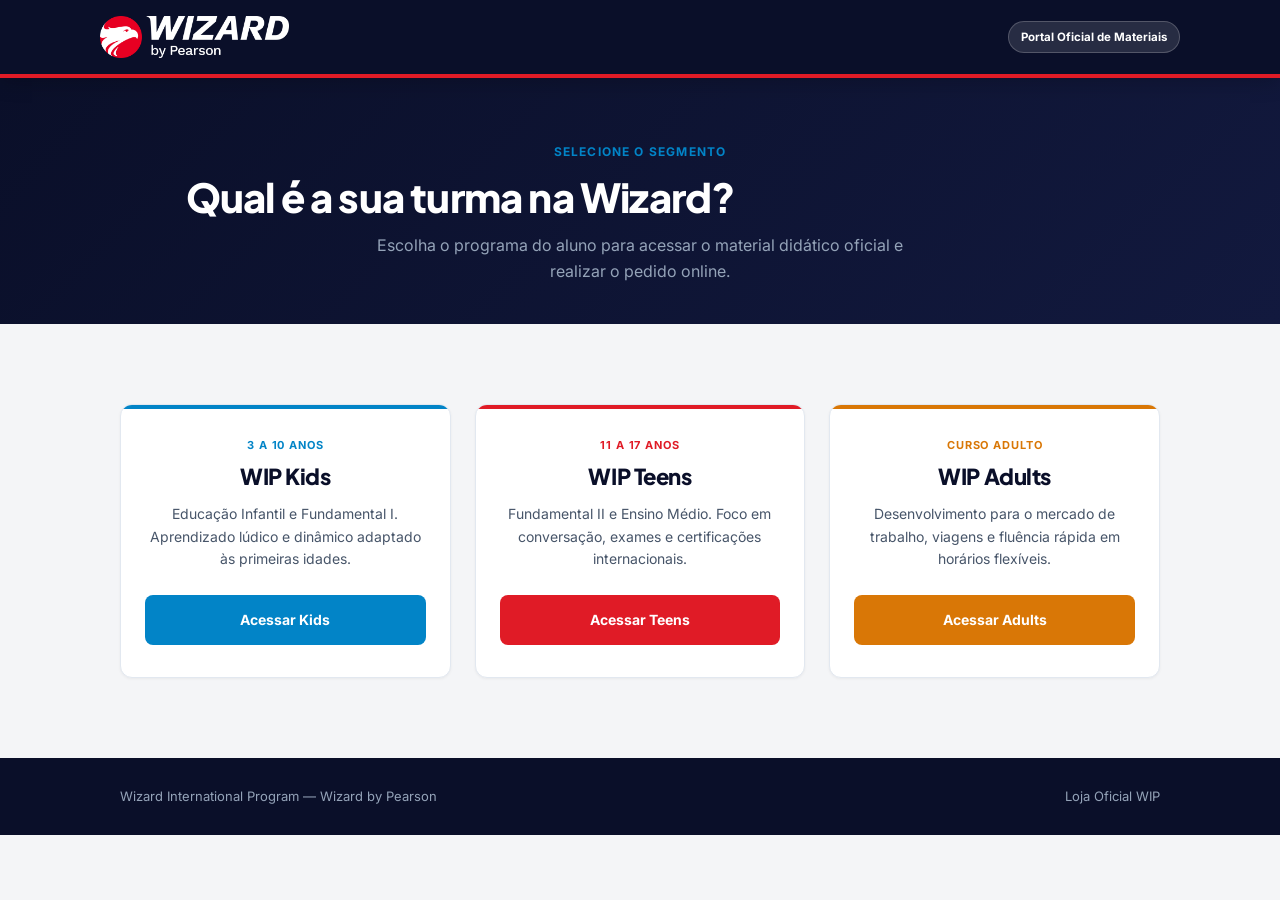
==== index.html @ 6b9b5e78 "first commit" ====
<!DOCTYPE html>
<html lang="pt-BR">
<head>
<meta charset="UTF-8">
<meta name="viewport" content="width=device-width, initial-scale=1.0">
<title>Loja Oficial WIP | Material Didático Wizard</title>
<link rel="preconnect" href="https://fonts.googleapis.com">
<link rel="preconnect" href="https://fonts.gstatic.com" crossorigin>
<link href="https://fonts.googleapis.com/css2?family=Inter:wght@400;500;600;700&family=Plus+Jakarta+Sans:wght@600;700;800&display=swap" rel="stylesheet">
<link rel="stylesheet" href="styles.css">
<style>
  .portal-hero {
    text-align: center;
    padding: 60px 20px 40px;
  }
  .portal-hero h1 {
    font-size: 32px;
    margin-bottom: 12px;
  }
  .portal-hero p {
    font-size: 16px;
    color: var(--gray-light);
    max-width: 540px;
    margin: 0 auto;
  }
  .segment-grid {
    display: grid;
    grid-template-columns: 1fr;
    gap: 24px;
    margin-top: 32px;
  }
  .segment-card {
    background: #ffffff;
    border: 1px solid var(--line);
    border-radius: var(--radius);
    padding: 32px 24px;
    text-align: center;
    box-shadow: var(--shadow-sm);
    transition: transform 0.2s, box-shadow 0.2s;
    display: flex;
    flex-direction: column;
    justify-content: space-between;
    position: relative;
    overflow: hidden;
  }
  .segment-card::before {
    content: "";
    position: absolute;
    top: 0;
    left: 0;
    right: 0;
    height: 4px;
  }
  .segment-card.kids::before { background: var(--kids-accent); }
  .segment-card.teens::before { background: var(--teens-accent); }
  .segment-card.adults::before { background: var(--adults-accent); }

  .segment-card:hover {
    transform: translateY(-4px);
    box-shadow: var(--shadow-md);
  }
  .segment-tag {
    font-size: 11px;
    font-weight: 700;
    text-transform: uppercase;
    letter-spacing: 0.08em;
    margin-bottom: 8px;
    display: block;
  }
  .kids .segment-tag { color: var(--kids-accent); }
  .teens .segment-tag { color: var(--teens-accent); }
  .adults .segment-tag { color: var(--adults-accent); }

  .segment-card h2 {
    font-size: 22px;
    margin-bottom: 8px;
  }
  .segment-card p {
    font-size: 14px;
    color: var(--gray);
    margin-bottom: 24px;
  }
  .btn-segment {
    display: block;
    padding: 14px;
    border-radius: 8px;
    font-weight: 700;
    font-size: 14px;
    color: #ffffff;
    transition: opacity 0.2s;
  }
  .kids .btn-segment { background: var(--kids-accent); }
  .teens .btn-segment { background: var(--teens-accent); }
  .adults .btn-segment { background: var(--adults-accent); }

  .btn-segment:hover {
    opacity: 0.9;
  }

  @media (min-width: 768px) {
    .portal-hero h1 { font-size: 40px; }
    .segment-grid { grid-template-columns: repeat(3, 1fr); }
  }
</style>
</head>
<body>

<header>
  <div class="wrap nav">
    <a href="#" class="logo">
      <img src="img/wizard-logo.png" alt="Wizard by Pearson" class="logo-img">
    </a>
    <span class="track-pill">Portal Oficial de Materiais</span>
  </div>
</header>

<section class="hero portal-hero">
  <div class="wrap">
    <span class="eyebrow">Selecione o segmento</span>
    <h1>Qual é a sua turma na Wizard?</h1>
    <p>Escolha o programa do aluno para acessar o material didático oficial e realizar o pedido online.</p>
  </div>
</section>

<main class="wrap main-content">
  <div class="segment-grid">
    
    <!-- CARD KIDS -->
    <div class="segment-card kids">
      <div>
        <span class="segment-tag">3 a 10 Anos</span>
        <h2>WIP Kids</h2>
        <p>Educação Infantil e Fundamental I. Aprendizado lúdico e dinâmico adaptado às primeiras idades.</p>
      </div>
      <a href="kids.html" class="btn-segment">Acessar Kids</a>
    </div>

    <!-- CARD TEENS -->
    <div class="segment-card teens">
      <div>
        <span class="segment-tag">11 a 17 Anos</span>
        <h2>WIP Teens</h2>
        <p>Fundamental II e Ensino Médio. Foco em conversação, exames e certificações internacionais.</p>
      </div>
      <a href="teens.html" class="btn-segment">Acessar Teens</a>
    </div>

    <!-- CARD ADULTS -->
    <div class="segment-card adults">
      <div>
        <span class="segment-tag">Curso Adulto</span>
        <h2>WIP Adults</h2>
        <p>Desenvolvimento para o mercado de trabalho, viagens e fluência rápida em horários flexíveis.</p>
      </div>
      <a href="adults.html" class="btn-segment">Acessar Adults</a>
    </div>

  </div>
</main>

<footer>
  <div class="wrap footer-row">
    <span>Wizard International Program — Wizard by Pearson</span>
    <span>Loja Oficial WIP</span>
  </div>
</footer>

</body>
</html>
---- styles.css ----
/* ============================================================
   WIP Loja — Design Corporativo Premium & Mobile Responsive
   ============================================================ */

:root {
  --navy: #0a0f29;
  --navy-light: #12193e;
  --red: #e01b26;
  --bg-page: #f4f5f7;
  --card-bg: #ffffff;
  --ink: #0f172a;
  --gray: #475569;
  --gray-light: #94a3b8;
  --line: #e2e8f0;
  
  --kids-accent: #0284c7;
  --teens-accent: #e01b26;
  --adults-accent: #d97706;
  
  --radius: 12px;
  --shadow-sm: 0 1px 3px rgba(0,0,0,0.05);
  --shadow-md: 0 10px 25px -5px rgba(10, 15, 41, 0.08);
}

* {
  box-sizing: border-box;
}

html {
  scroll-behavior: smooth;
}

body {
  margin: 0;
  font-family: 'Inter', -apple-system, BlinkMacSystemFont, sans-serif;
  color: var(--ink);
  background: var(--bg-page);
  line-height: 1.6;
  -webkit-font-smoothing: antialiased;
}

h1, h2, h3 {
  font-family: 'Plus Jakarta Sans', sans-serif;
  font-weight: 800;
  line-height: 1.2;
  margin: 0;
  color: var(--navy);
  letter-spacing: -0.02em;
}

a {
  text-decoration: none;
  color: inherit;
}

.wrap {
  max-width: 1080px;
  margin: 0 auto;
  padding: 0 20px;
}

/* ================= HEADER ================= */
header {
  position: sticky;
  top: 0;
  z-index: 50;
  background: var(--navy);
  border-bottom: 4px solid var(--track-accent, var(--red));
  box-shadow: 0 4px 20px rgba(0, 0, 0, 0.2);
}

.nav {
  display: flex;
  align-items: center;
  justify-content: space-between;
  padding: 16px 0;
  gap: 12px;
}

.logo {
  display: flex;
  align-items: center;
  gap: 14px;
}

.logo-img {
  height: 42px; /* Logo maior e em destaque */
  width: auto;
  display: block;
}

.logo-word {
  font-family: 'Plus Jakarta Sans', sans-serif;
  font-weight: 800;
  font-size: 22px;
  color: #ffffff;
  padding-left: 14px;
  border-left: 2px solid rgba(255, 255, 255, 0.2);
  line-height: 1;
}

.track-pill {
  font-size: 11.5px;
  font-weight: 700;
  color: #ffffff;
  background: rgba(255, 255, 255, 0.12);
  border: 1px solid rgba(255, 255, 255, 0.2);
  padding: 6px 12px;
  border-radius: 30px;
  text-align: right;
  white-space: nowrap;
}

/* ================= HERO ================= */
.hero {
  background: linear-gradient(135deg, var(--navy) 0%, var(--navy-light) 100%);
  color: #fff;
  padding: 44px 0 52px;
}

.eyebrow {
  color: var(--track-accent, var(--kids-accent));
  font-size: 12px;
  font-weight: 700;
  text-transform: uppercase;
  letter-spacing: 0.1em;
  margin-bottom: 12px;
  display: inline-block;
}

.hero h1 {
  font-size: 28px;
  color: #ffffff;
  margin-bottom: 14px;
  max-width: 680px;
}

.hero p {
  font-size: 15px;
  color: var(--gray-light);
  max-width: 580px;
  margin: 0;
}

/* ================= CORPO PRINCIPAL ================= */
.main-content {
  padding: 32px 20px 60px;
}

.product-grid {
  display: grid;
  grid-template-columns: 1fr;
  gap: 24px;
  margin-bottom: 48px;
}

.product-details {
  background: var(--card-bg);
  padding: 28px;
  border-radius: var(--radius);
  border: 1px solid var(--line);
  box-shadow: var(--shadow-sm);
}

.product-details h2 {
  font-size: 22px;
  margin-bottom: 20px;
  border-bottom: 2px solid var(--bg-page);
  padding-bottom: 12px;
}

.feature-list {
  list-style: none;
  margin: 0;
  padding: 0;
  display: grid;
  gap: 14px;
}

.feature-list li {
  display: flex;
  gap: 12px;
  font-size: 14.5px;
  color: var(--gray);
}

.feature-list li::before {
  content: "•";
  color: var(--track-accent, var(--red));
  font-size: 20px;
  line-height: 1;
}

/* Card de Preço */
.price-card {
  background: var(--card-bg);
  border: 1px solid var(--line);
  padding: 28px;
  border-radius: var(--radius);
  box-shadow: var(--shadow-md);
  position: relative;
  overflow: hidden;
}

.price-card::before {
  content: "";
  position: absolute;
  top: 0;
  left: 0;
  right: 0;
  height: 4px;
  background: var(--track-accent, var(--red));
}

.price-card .badge {
  display: inline-block;
  font-size: 11px;
  font-weight: 700;
  text-transform: uppercase;
  letter-spacing: 0.05em;
  color: var(--track-accent, var(--red));
  background: rgba(0,0,0,0.04);
  padding: 4px 10px;
  border-radius: 4px;
  margin-bottom: 16px;
}

.price-card .price {
  font-size: 38px;
  font-weight: 800;
  font-family: 'Plus Jakarta Sans', sans-serif;
  color: var(--navy);
  line-height: 1;
  margin-bottom: 6px;
}

.price-card .price-note {
  font-size: 13px;
  color: var(--gray-light);
  margin-bottom: 24px;
}

.btn-buy {
  display: block;
  text-align: center;
  background: var(--track-accent, var(--red));
  color: #fff;
  font-weight: 700;
  font-size: 15px;
  padding: 16px;
  border-radius: 8px;
  box-shadow: 0 4px 12px rgba(0, 0, 0, 0.15);
  transition: transform 0.2s, opacity 0.2s;
}

.btn-buy:active {
  transform: scale(0.98);
}

.price-card .secure-note {
  font-size: 12px;
  color: var(--gray-light);
  margin-top: 14px;
  display: flex;
  align-items: center;
  justify-content: center;
  gap: 6px;
}

/* ================= SEÇÃO INSTITUCIONAL ================= */
.about-wip {
  background: var(--card-bg);
  padding: 32px;
  border-radius: var(--radius);
  border: 1px solid var(--line);
  box-shadow: var(--shadow-sm);
}

.about-wip-header {
  margin-bottom: 28px;
}

.about-wip-header h2 {
  font-size: 22px;
  margin-top: 4px;
  margin-bottom: 10px;
}

.about-wip-header p {
  font-size: 14.5px;
  color: var(--gray);
  margin: 0;
}

.about-wip-grid {
  display: grid;
  grid-template-columns: 1fr;
  gap: 16px;
}

.wip-card {
  background: var(--bg-page);
  padding: 20px;
  border-radius: 8px;
  border: 1px solid var(--line);
}

.wip-card h3 {
  font-size: 16px;
  margin-bottom: 6px;
  color: var(--navy);
}

.wip-card p {
  font-size: 13.5px;
  color: var(--gray);
  margin: 0;
}

/* ================= FOOTER ================= */
footer {
  background: var(--navy);
  color: var(--gray-light);
  padding: 28px 0;
  font-size: 13px;
}

.footer-row {
  display: flex;
  flex-direction: column;
  gap: 8px;
  text-align: center;
}
/* ============================================================
   ESTILOS ESPECÍFICOS DO CHECKOUT
   ============================================================ */

.checkout {
  padding: 40px 20px 80px;
}

.checkout h2 {
  font-size: 24px;
  margin-bottom: 24px;
}

.checkout-grid {
  display: grid;
  grid-template-columns: 1fr;
  gap: 32px;
}

/* Abas de Pagamento */
.pay-tabs {
  display: flex;
  background: var(--line);
  padding: 4px;
  border-radius: var(--radius);
  margin-bottom: 24px;
  gap: 4px;
}

.pay-tab {
  flex: 1;
  text-align: center;
  padding: 12px;
  font-family: 'Inter', sans-serif;
  font-weight: 600;
  font-size: 14px;
  background: transparent;
  border: none;
  border-radius: 8px;
  cursor: pointer;
  color: var(--gray);
  transition: all 0.2s ease;
}

.pay-tab.active {
  background: #ffffff;
  color: var(--navy);
  box-shadow: var(--shadow-sm);
  font-weight: 700;
}

/* Esconde e mostra os painéis */
.pay-panel {
  display: none;
  background: #ffffff;
  border: 1px solid var(--line);
  padding: 28px;
  border-radius: var(--radius);
  box-shadow: var(--shadow-sm);
}

.pay-panel.active {
  display: block;
}

/* Formulário de Cartão */
.card-form {
  display: grid;
  gap: 16px;
}

.card-form label {
  display: block;
  font-size: 13px;
  font-weight: 600;
  color: var(--navy);
  margin-bottom: 6px;
}

.card-form input, 
.card-form select {
  width: 100%;
  border: 1px solid var(--line);
  padding: 12px 14px;
  font-family: 'Inter', sans-serif;
  font-size: 14px;
  border-radius: 8px;
  background: #ffffff;
  color: var(--ink);
  outline: none;
  transition: border-color 0.2s;
}

.card-form input:focus, 
.card-form select:focus {
  border-color: var(--navy);
}

.row-2 {
  display: grid;
  grid-template-columns: 1fr 1fr;
  gap: 16px;
}

/* Painel Pix */
.pix-box {
  text-align: center;
  padding: 10px 0;
}

.pix-placeholder {
  width: 180px;
  height: 180px;
  margin: 0 auto 16px;
  background: #f8fafc;
  border: 2px dashed var(--line);
  border-radius: var(--radius);
  display: flex;
  align-items: center;
  justify-content: center;
  font-size: 13px;
  font-weight: 600;
  color: var(--gray-light);
}

.pix-discount {
  font-size: 14px;
  font-weight: 700;
  color: #16a34a;
  margin-bottom: 16px;
}

.pix-code {
  display: flex;
  gap: 8px;
  margin-bottom: 16px;
}

.pix-code input {
  flex: 1;
  font-size: 12px;
  background: var(--bg-page);
  border: 1px solid var(--line);
  padding: 10px;
  border-radius: 8px;
  color: var(--gray);
}

.btn-copy {
  border: 1px solid var(--line);
  background: #ffffff;
  padding: 0 16px;
  font-family: 'Inter', sans-serif;
  font-weight: 600;
  font-size: 13px;
  cursor: pointer;
  border-radius: 8px;
  color: var(--navy);
}

.btn-pay {
  width: 100%;
  background: var(--red);
  color: #ffffff;
  border: none;
  padding: 16px;
  font-family: 'Inter', sans-serif;
  font-weight: 700;
  font-size: 15px;
  cursor: pointer;
  border-radius: 8px;
  margin-top: 8px;
  box-shadow: 0 4px 12px rgba(224, 27, 38, 0.2);
}

/* Resumo do Pedido */
.order-summary {
  border: 1px solid var(--line);
  background: #ffffff;
  padding: 28px;
  border-radius: var(--radius);
  box-shadow: var(--shadow-sm);
  height: fit-content;
}

.order-summary h3 {
  font-size: 18px;
  margin-bottom: 20px;
  border-bottom: 1px solid var(--line);
  padding-bottom: 12px;
}

.order-line {
  display: flex;
  justify-content: space-between;
  font-size: 14px;
  color: var(--gray);
  padding: 10px 0;
  border-bottom: 1px solid var(--line);
}

.order-total {
  display: flex;
  justify-content: space-between;
  font-size: 18px;
  font-weight: 800;
  color: var(--navy);
  padding: 16px 0 12px;
}

.integration-note {
  font-size: 12px;
  color: var(--gray-light);
  background: var(--bg-page);
  padding: 12px;
  border-radius: 6px;
  margin-top: 12px;
  line-height: 1.4;
}

/* Responsivo para Telas Maiores */
@media (min-width: 768px) {
  .checkout-grid {
    grid-template-columns: 1.25fr 0.75fr;
    gap: 40px;
  }
}
/* ================= DESKTOPS E TABLETS ================= */
@media (min-width: 768px) {
  .hero {
    padding: 60px 0 70px;
  }

  .hero h1 {
    font-size: 38px;
  }

  .main-content {
    padding: 48px 20px 80px;
  }

  .product-grid {
    grid-template-columns: 1.15fr 0.85fr;
    gap: 32px;
    align-items: start;
  }

  .about-wip {
    padding: 40px;
  }

  .about-wip-grid {
    grid-template-columns: repeat(3, 1fr);
  }

  .footer-row {
    flex-direction: row;
    justify-content: space-between;
    text-align: left;
  }
}
/* ============================================================
   MODAL DE PROCESSAMENTO / AUTO-REDIRECT
   ============================================================ */

.processing-overlay {
  display: none;
  position: fixed;
  top: 0;
  left: 0;
  width: 100%;
  height: 100%;
  background: rgba(10, 15, 41, 0.85);
  backdrop-filter: blur(4px);
  z-index: 9999;
  align-items: center;
  justify-content: center;
  padding: 20px;
}

.processing-overlay.active {
  display: flex;
}

.processing-card {
  background: #ffffff;
  padding: 36px 28px;
  border-radius: var(--radius);
  max-width: 420px;
  width: 100%;
  text-align: center;
  box-shadow: 0 20px 25px -5px rgba(0, 0, 0, 0.2);
}

.processing-card h3 {
  font-size: 20px;
  color: var(--navy);
  margin: 16px 0 8px;
}

.processing-card p {
  font-size: 14px;
  color: var(--gray);
  margin: 0;
  line-height: 1.5;
}

/* Animação do Spinner */
.spinner {
  width: 48px;
  height: 48px;
  border: 4px solid var(--line);
  border-top-color: var(--red);
  border-radius: 50%;
  margin: 0 auto;
  animation: spin 0.8s linear infinite;
}

@keyframes spin {
  to {
    transform: rotate(360deg);
  }
}
/* ============================================================
   VALIDAÇÃO DE CAMPOS E ANIMAÇÕES
   ============================================================ */

/* Estilo para campos com erro */
.card-form input.input-error,
.card-form select.input-error {
  border: 2px solid #e01b26 !important;
  background-color: #fef2f2;
}

/* Estilo para campos preenchidos corretamente */
.card-form input.input-success,
.card-form select.input-success {
  border: 2px solid #16a34a !important;
  background-color: #f0fdf4;
}

/* Mensagem de erro abaixo do campo */
.error-msg {
  color: #e01b26;
  font-size: 11px;
  font-weight: 600;
  margin-top: 4px;
  display: none;
}

.input-error + .error-msg {
  display: block;
}

/* Animação Shake (Trepidação) */
@keyframes shake {
  0%, 100% { transform: translateX(0); }
  20%, 60% { transform: translateX(-6px); }
  40%, 80% { transform: translateX(6px); }
}

.shake {
  animation: shake 0.4s ease-in-out;
}
/* ============================================================
   MELHORIAS DE CHECKOUT & SEGURANÇA
   ============================================================ */

/* Seções do Formulário */
.form-section-title {
  font-size: 15px;
  font-weight: 700;
  color: var(--navy);
  margin: 20px 0 12px;
  padding-bottom: 6px;
  border-bottom: 1px dashed var(--line);
}

.form-section-title:first-child {
  margin-top: 0;
}

/* Banner de Prova Social */
.trust-banner {
  display: flex;
  align-items: center;
  gap: 12px;
  background: #f8fafc;
  border: 1px solid var(--line);
  padding: 12px 16px;
  border-radius: 8px;
  margin-bottom: 20px;
}

.stars {
  color: #f59e0b;
  font-size: 14px;
  letter-spacing: 2px;
}

.trust-text {
  font-size: 12px;
  color: var(--gray);
  line-height: 1.3;
}

.trust-text strong {
  color: var(--navy);
}

/* Pix Timer */
.pix-timer-box {
  background: #fffbeb;
  border: 1px solid #fef3c7;
  padding: 10px 14px;
  border-radius: 8px;
  font-size: 13px;
  color: #b45309;
  font-weight: 600;
  display: inline-flex;
  align-items: center;
  gap: 6px;
  margin-bottom: 16px;
}

.pix-timer-box span {
  font-family: monospace;
  font-size: 15px;
  font-weight: 700;
  color: #d97706;
}

/* Termos de Aceite */
.terms-group {
  margin: 18px 0 8px;
}

.checkbox-label {
  display: flex;
  align-items: flex-start;
  gap: 10px;
  font-size: 12.5px;
  color: var(--gray);
  cursor: pointer;
  user-select: none;
}

.checkbox-label input {
  width: 16px;
  height: 16px;
  margin-top: 2px;
  accent-color: var(--navy);
  cursor: pointer;
}

/* Selos e Bandeiras de Pagamento */
.payment-badges {
  display: flex;
  flex-direction: column;
  gap: 10px;
  margin-top: 16px;
  padding-top: 16px;
  border-top: 1px solid var(--line);
  align-items: center;
}

.card-flags {
  display: flex;
  gap: 8px;
  font-size: 11px;
  font-weight: 700;
  color: var(--gray-light);
  letter-spacing: 0.05em;
}

.card-flag-item {
  background: #f1f5f9;
  border: 1px solid var(--line);
  padding: 4px 8px;
  border-radius: 4px;
  color: var(--navy);
  font-size: 11px;
}

.ssl-badge {
  display: flex;
  align-items: center;
  gap: 6px;
  font-size: 11.5px;
  color: #16a34a;
  font-weight: 600;
}

/* Botão Secundário do Pix */
.btn-pay-secondary {
  width: 100%;
  background: transparent;
  border: 2px solid var(--navy);
  color: var(--navy);
  padding: 12px;
  font-family: 'Inter', sans-serif;
  font-weight: 700;
  font-size: 14px;
  cursor: pointer;
  border-radius: 8px;
  margin-top: 10px;
  transition: all 0.2s;
}

.btn-pay-secondary:hover {
  background: var(--navy);
  color: #ffffff;
}
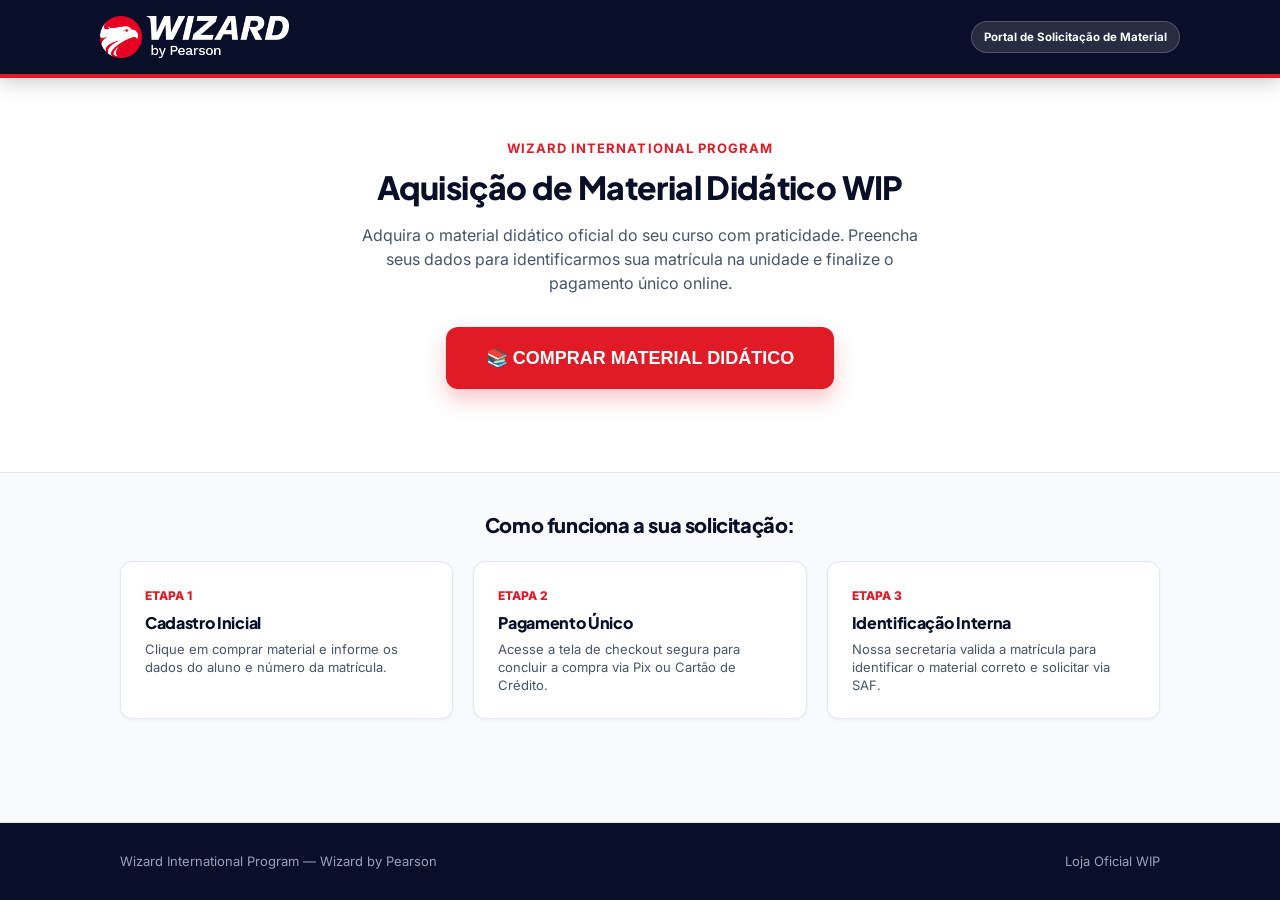
==== commit 8da6f582: "Ajusta Landing Page, adiciona sucesso.html e corrige barra branca no rodape" ====
--- a/index.html
+++ b/index.html
@@ -3,103 +3,133 @@
 <head>
 <meta charset="UTF-8">
 <meta name="viewport" content="width=device-width, initial-scale=1.0">
-<title>Loja Oficial WIP | Material Didático Wizard</title>
+<title>Aquisição de Material Didático | WIP Wizard</title>
 <link rel="preconnect" href="https://fonts.googleapis.com">
 <link rel="preconnect" href="https://fonts.gstatic.com" crossorigin>
 <link href="https://fonts.googleapis.com/css2?family=Inter:wght@400;500;600;700&family=Plus+Jakarta+Sans:wght@600;700;800&display=swap" rel="stylesheet">
 <link rel="stylesheet" href="styles.css">
 <style>
-  .portal-hero {
+  /* Landing Page conforme escopo do documento */
+  .hero-landing {
+    padding: 60px 20px 40px;
+    background: #ffffff;
     text-align: center;
-    padding: 60px 20px 40px;
-  }
-  .portal-hero h1 {
+  }
+  .hero-landing .eyebrow {
+    font-size: 13px;
+    font-weight: 700;
+    color: var(--red);
+    text-transform: uppercase;
+    letter-spacing: 0.08em;
+    display: block;
+    margin-bottom: 8px;
+  }
+  .hero-landing h1 {
     font-size: 32px;
-    margin-bottom: 12px;
-  }
-  .portal-hero p {
+    color: var(--navy);
+    line-height: 1.25;
+    max-width: 680px;
+    margin: 0 auto 16px;
+  }
+  .hero-landing p {
     font-size: 16px;
-    color: var(--gray-light);
-    max-width: 540px;
-    margin: 0 auto;
-  }
-  .segment-grid {
+    color: var(--gray);
+    max-width: 580px;
+    margin: 0 auto 32px;
+    line-height: 1.5;
+  }
+  
+  .btn-comprar-main {
+    display: inline-block;
+    background: var(--red);
+    color: #ffffff;
+    font-weight: 800;
+    font-size: 18px;
+    padding: 20px 40px;
+    border-radius: 12px;
+    border: none;
+    cursor: pointer;
+    box-shadow: 0 10px 20px rgba(220, 38, 38, 0.25);
+    transition: transform 0.2s, box-shadow 0.2s;
+  }
+  .btn-comprar-main:hover {
+    transform: translateY(-2px);
+    box-shadow: 0 14px 28px rgba(220, 38, 38, 0.35);
+  }
+
+  .info-steps-section {
+    padding: 40px 20px 60px;
+    background: #f8fafc;
+    border-top: 1px solid var(--line);
+    border-bottom: 1px solid var(--line);
+  }
+  .steps-grid {
     display: grid;
-    grid-template-columns: 1fr;
-    gap: 24px;
-    margin-top: 32px;
-  }
-  .segment-card {
+    grid-template-columns: repeat(auto-fit, minmax(240px, 1fr));
+    gap: 20px;
+    margin-top: 24px;
+  }
+  .step-card {
     background: #ffffff;
     border: 1px solid var(--line);
     border-radius: var(--radius);
-    padding: 32px 24px;
-    text-align: center;
+    padding: 24px;
     box-shadow: var(--shadow-sm);
-    transition: transform 0.2s, box-shadow 0.2s;
-    display: flex;
-    flex-direction: column;
-    justify-content: space-between;
-    position: relative;
-    overflow: hidden;
-  }
-  .segment-card::before {
-    content: "";
-    position: absolute;
-    top: 0;
-    left: 0;
-    right: 0;
-    height: 4px;
-  }
-  .segment-card.kids::before { background: var(--kids-accent); }
-  .segment-card.teens::before { background: var(--teens-accent); }
-  .segment-card.adults::before { background: var(--adults-accent); }
-
-  .segment-card:hover {
-    transform: translateY(-4px);
-    box-shadow: var(--shadow-md);
-  }
-  .segment-tag {
-    font-size: 11px;
-    font-weight: 700;
+  }
+  .step-num {
+    font-size: 12px;
+    font-weight: 800;
+    color: var(--red);
     text-transform: uppercase;
-    letter-spacing: 0.08em;
     margin-bottom: 8px;
     display: block;
   }
-  .kids .segment-tag { color: var(--kids-accent); }
-  .teens .segment-tag { color: var(--teens-accent); }
-  .adults .segment-tag { color: var(--adults-accent); }
-
-  .segment-card h2 {
-    font-size: 22px;
+  .step-card h3 {
+    font-size: 16px;
+    color: var(--navy);
     margin-bottom: 8px;
   }
-  .segment-card p {
-    font-size: 14px;
+  .step-card p {
+    font-size: 13px;
     color: var(--gray);
-    margin-bottom: 24px;
-  }
-  .btn-segment {
-    display: block;
-    padding: 14px;
-    border-radius: 8px;
-    font-weight: 700;
-    font-size: 14px;
-    color: #ffffff;
-    transition: opacity 0.2s;
-  }
-  .kids .btn-segment { background: var(--kids-accent); }
-  .teens .btn-segment { background: var(--teens-accent); }
-  .adults .btn-segment { background: var(--adults-accent); }
-
-  .btn-segment:hover {
-    opacity: 0.9;
-  }
-
-  @media (min-width: 768px) {
-    .portal-hero h1 { font-size: 40px; }
-    .segment-grid { grid-template-columns: repeat(3, 1fr); }
+    line-height: 1.4;
+  }
+
+  /* Modal de Cadastro do Aluno */
+  .modal-overlay {
+    position: fixed;
+    top:0; left:0; right:0; bottom:0;
+    background: rgba(15, 23, 42, 0.6);
+    backdrop-filter: blur(4px);
+    display: none;
+    align-items: center;
+    justify-content: center;
+    padding: 20px;
+    z-index: 1000;
+  }
+  .modal-overlay.active {
+    display: flex;
+  }
+  .modal-content {
+    background: #ffffff;
+    border-radius: var(--radius);
+    padding: 32px;
+    max-width: 540px;
+    width: 100%;
+    max-height: 90vh;
+    overflow-y: auto;
+    position: relative;
+    box-shadow: var(--shadow-md);
+  }
+  .modal-close {
+    position: absolute;
+    top: 16px;
+    right: 20px;
+    background: none;
+    border: none;
+    font-size: 24px;
+    cursor: pointer;
+    color: var(--gray);
   }
 </style>
 </head>
@@ -110,53 +140,114 @@
     <a href="#" class="logo">
       <img src="img/wizard-logo.png" alt="Wizard by Pearson" class="logo-img">
     </a>
-    <span class="track-pill">Portal Oficial de Materiais</span>
+    <span class="track-pill">Portal de Solicitação de Material</span>
   </div>
 </header>
 
-<section class="hero portal-hero">
+<!-- LANDING PAGE - APRESENTAÇÃO E BOTÃO PRINCIPAL -->
+<section class="hero-landing">
   <div class="wrap">
-    <span class="eyebrow">Selecione o segmento</span>
-    <h1>Qual é a sua turma na Wizard?</h1>
-    <p>Escolha o programa do aluno para acessar o material didático oficial e realizar o pedido online.</p>
+    <span class="eyebrow">Wizard International Program</span>
+    <h1>Aquisição de Material Didático WIP</h1>
+    <p>Adquira o material didático oficial do seu curso com praticidade. Preencha seus dados para identificarmos sua matrícula na unidade e finalize o pagamento único online.</p>
+    
+    <button onclick="abrirModalCadastro()" class="btn-comprar-main">
+      📚 COMPRAR MATERIAL DIDÁTICO
+    </button>
   </div>
 </section>
 
-<main class="wrap main-content">
-  <div class="segment-grid">
+<!-- EXPLICAÇÃO DO FLUXO (SEGUNDO O DOCUMENTO) -->
+<section class="info-steps-section">
+  <div class="wrap">
+    <h2 style="font-size: 20px; color: var(--navy); text-align: center;">Como funciona a sua solicitação:</h2>
+    <div class="steps-grid">
+      <div class="step-card">
+        <span class="step-num">Etapa 1</span>
+        <h3>Cadastro Inicial</h3>
+        <p>Clique em comprar material e informe os dados do aluno e número da matrícula.</p>
+      </div>
+      <div class="step-card">
+        <span class="step-num">Etapa 2</span>
+        <h3>Pagamento Único</h3>
+        <p>Acesse a tela de checkout segura para concluir a compra via Pix ou Cartão de Crédito.</p>
+      </div>
+      <div class="step-card">
+        <span class="step-num">Etapa 3</span>
+        <h3>Identificação Interna</h3>
+        <p>Nossa secretaria valida a matrícula para identificar o material correto e solicitar via SAF.</p>
+      </div>
+    </div>
+  </div>
+</section>
+
+<!-- MODAL COM O FORMULÁRIO DE CADASTRO (EXATAMENTE OS CAMPOS DO DOCUMENTO) -->
+<div id="modal-cadastro" class="modal-overlay">
+  <div class="modal-content">
+    <button class="modal-close" onclick="fecharModalCadastro()">&times;</button>
     
-    <!-- CARD KIDS -->
-    <div class="segment-card kids">
+    <h2 style="font-size: 20px; color: var(--navy); margin-bottom: 6px;">Cadastro do Aluno</h2>
+    <p style="font-size: 13px; color: var(--gray); margin-bottom: 20px;">Preencha os dados abaixo para identificarmos seu pagamento na secretaria.</p>
+
+    <form id="student-register-form" class="card-form" onsubmit="salvarCadastroEIrParaCheckout(event)" novalidate>
+      
       <div>
-        <span class="segment-tag">3 a 10 Anos</span>
-        <h2>WIP Kids</h2>
-        <p>Educação Infantil e Fundamental I. Aprendizado lúdico e dinâmico adaptado às primeiras idades.</p>
-      </div>
-      <a href="kids.html" class="btn-segment">Acessar Kids</a>
-    </div>
-
-    <!-- CARD TEENS -->
-    <div class="segment-card teens">
-      <div>
-        <span class="segment-tag">11 a 17 Anos</span>
-        <h2>WIP Teens</h2>
-        <p>Fundamental II e Ensino Médio. Foco em conversação, exames e certificações internacionais.</p>
-      </div>
-      <a href="teens.html" class="btn-segment">Acessar Teens</a>
-    </div>
-
-    <!-- CARD ADULTS -->
-    <div class="segment-card adults">
-      <div>
-        <span class="segment-tag">Curso Adulto</span>
-        <h2>WIP Adults</h2>
-        <p>Desenvolvimento para o mercado de trabalho, viagens e fluência rápida em horários flexíveis.</p>
-      </div>
-      <a href="adults.html" class="btn-segment">Acessar Adults</a>
-    </div>
-
-  </div>
-</main>
+        <label for="student-name">Nome completo do aluno *</label>
+        <input type="text" id="student-name" placeholder="Ex: João Silva" required>
+      </div>
+
+      <div class="row-2">
+        <div>
+          <label for="student-cpf">CPF *</label>
+          <input type="text" id="student-cpf" placeholder="000.000.000-00" maxlength="14" required>
+        </div>
+        <div>
+          <label for="student-dob">Data de nascimento *</label>
+          <input type="date" id="student-dob" required>
+        </div>
+      </div>
+
+      <div class="row-2">
+        <div>
+          <label for="student-unit">Unidade *</label>
+          <select id="student-unit" required>
+            <option value="">Selecione...</option>
+            <option value="Laranjeiras">Laranjeiras</option>
+            <option value="Camburi">Camburi</option>
+            <option value="Itaparica">Itaparica</option>
+            <option value="Praia da Costa">Praia da Costa</option>
+          </select>
+        </div>
+        <div>
+          <label for="student-reg">Número da matrícula *</label>
+          <input type="text" id="student-reg" placeholder="Ex: 12345" required>
+        </div>
+      </div>
+
+      <div style="border-top: 1px solid var(--line); margin: 16px 0; padding-top: 16px;">
+        <div>
+          <label for="resp-name">Nome do responsável *</label>
+          <input type="text" id="resp-name" placeholder="Ex: Maria Silva" required>
+        </div>
+
+        <div class="row-2">
+          <div>
+            <label for="resp-phone">WhatsApp *</label>
+            <input type="text" id="resp-phone" placeholder="(00) 00000-0000" maxlength="15" required>
+          </div>
+          <div>
+            <label for="resp-email">E-mail *</label>
+            <input type="email" id="resp-email" placeholder="seu@email.com" required>
+          </div>
+        </div>
+      </div>
+
+      <button type="submit" class="btn-pay" style="margin-top: 10px;">
+        CONTINUAR PARA PAGAMENTO →
+      </button>
+    </form>
+  </div>
+</div>
 
 <footer>
   <div class="wrap footer-row">
@@ -165,5 +256,66 @@
   </div>
 </footer>
 
+<script>
+  function abrirModalCadastro() {
+    document.getElementById('modal-cadastro').classList.add('active');
+  }
+
+  function fecharModalCadastro() {
+    document.getElementById('modal-cadastro').classList.remove('active');
+  }
+
+  // Máscaras de entrada
+  document.getElementById('student-cpf').addEventListener('input', e => {
+    let v = e.target.value.replace(/\D/g, '');
+    v = v.replace(/(\d{3})(\d)/, '$1.$2');
+    v = v.replace(/(\d{3})(\d)/, '$1.$2');
+    v = v.replace(/(\d{3})(\d{1,2})$/, '$1-$2');
+    e.target.value = v;
+  });
+
+  document.getElementById('resp-phone').addEventListener('input', e => {
+    let v = e.target.value.replace(/\D/g, '');
+    v = v.replace(/^(\d{2})(\d)/g, '($1) $2');
+    v = v.replace(/(\d{5})(\d)/, '$1-$2');
+    e.target.value = v;
+  });
+
+  function salvarCadastroEIrParaCheckout(e) {
+    e.preventDefault();
+    const form = document.getElementById('student-register-form');
+    const inputs = form.querySelectorAll('input, select');
+    let valido = true;
+
+    inputs.forEach(input => {
+      if(!input.value.trim()){
+        input.style.borderColor = 'var(--red)';
+        valido = false;
+      } else {
+        input.style.borderColor = 'var(--line)';
+      }
+    });
+
+    if(!valido) return;
+
+    // Guarda as informações cadastradas para associar com o pagamento
+    const alunoData = {
+      nome: document.getElementById('student-name').value,
+      cpf: document.getElementById('student-cpf').value,
+      nascimento: document.getElementById('student-dob').value,
+      unidade: document.getElementById('student-unit').value,
+      matricula: document.getElementById('student-reg').value,
+      responsavel: document.getElementById('resp-name').value,
+      whatsapp: document.getElementById('resp-phone').value,
+      email: document.getElementById('resp-email').value,
+      dataCadastro: new Date().toLocaleDateString('pt-BR')
+    };
+
+    localStorage.setItem('aluno_pendente', JSON.stringify(alunoData));
+    
+    // Avança para a Etapa 2 (Checkout)
+    window.location.href = 'checkout.html';
+  }
+</script>
 </body>
 </html>
--- a/styles.css
+++ b/styles.css
@@ -1,7 +1,34 @@
 /* ============================================================
    WIP Loja — Design Corporativo Premium & Mobile Responsive
    ============================================================ */
-
+/* Reset global e correção do rodapé colado ao final */
+* {
+  margin: 0;
+  padding: 0;
+  box-sizing: border-box;
+}
+
+html, body {
+  height: 100%;
+}
+
+body {
+  display: flex;
+  flex-direction: column;
+  min-height: 100vh;
+  background-color: #0f172a; /* Mesma cor do seu footer (ou #0b1120 / #1e293b) */
+}
+
+/* O conteúdo principal cresce para empurrar o footer */
+main, .hero-landing, .info-steps-section, .success-container, .admin-wrap {
+  flex: 1 0 auto;
+}
+
+/* Garante que o footer fique sempre no final absoluto */
+footer {
+  margin-top: auto;
+  width: 100%;
+}
 :root {
   --navy: #0a0f29;
   --navy-light: #12193e;
@@ -843,4 +870,4 @@
 .btn-pay-secondary:hover {
   background: var(--navy);
   color: #ffffff;
-}+}
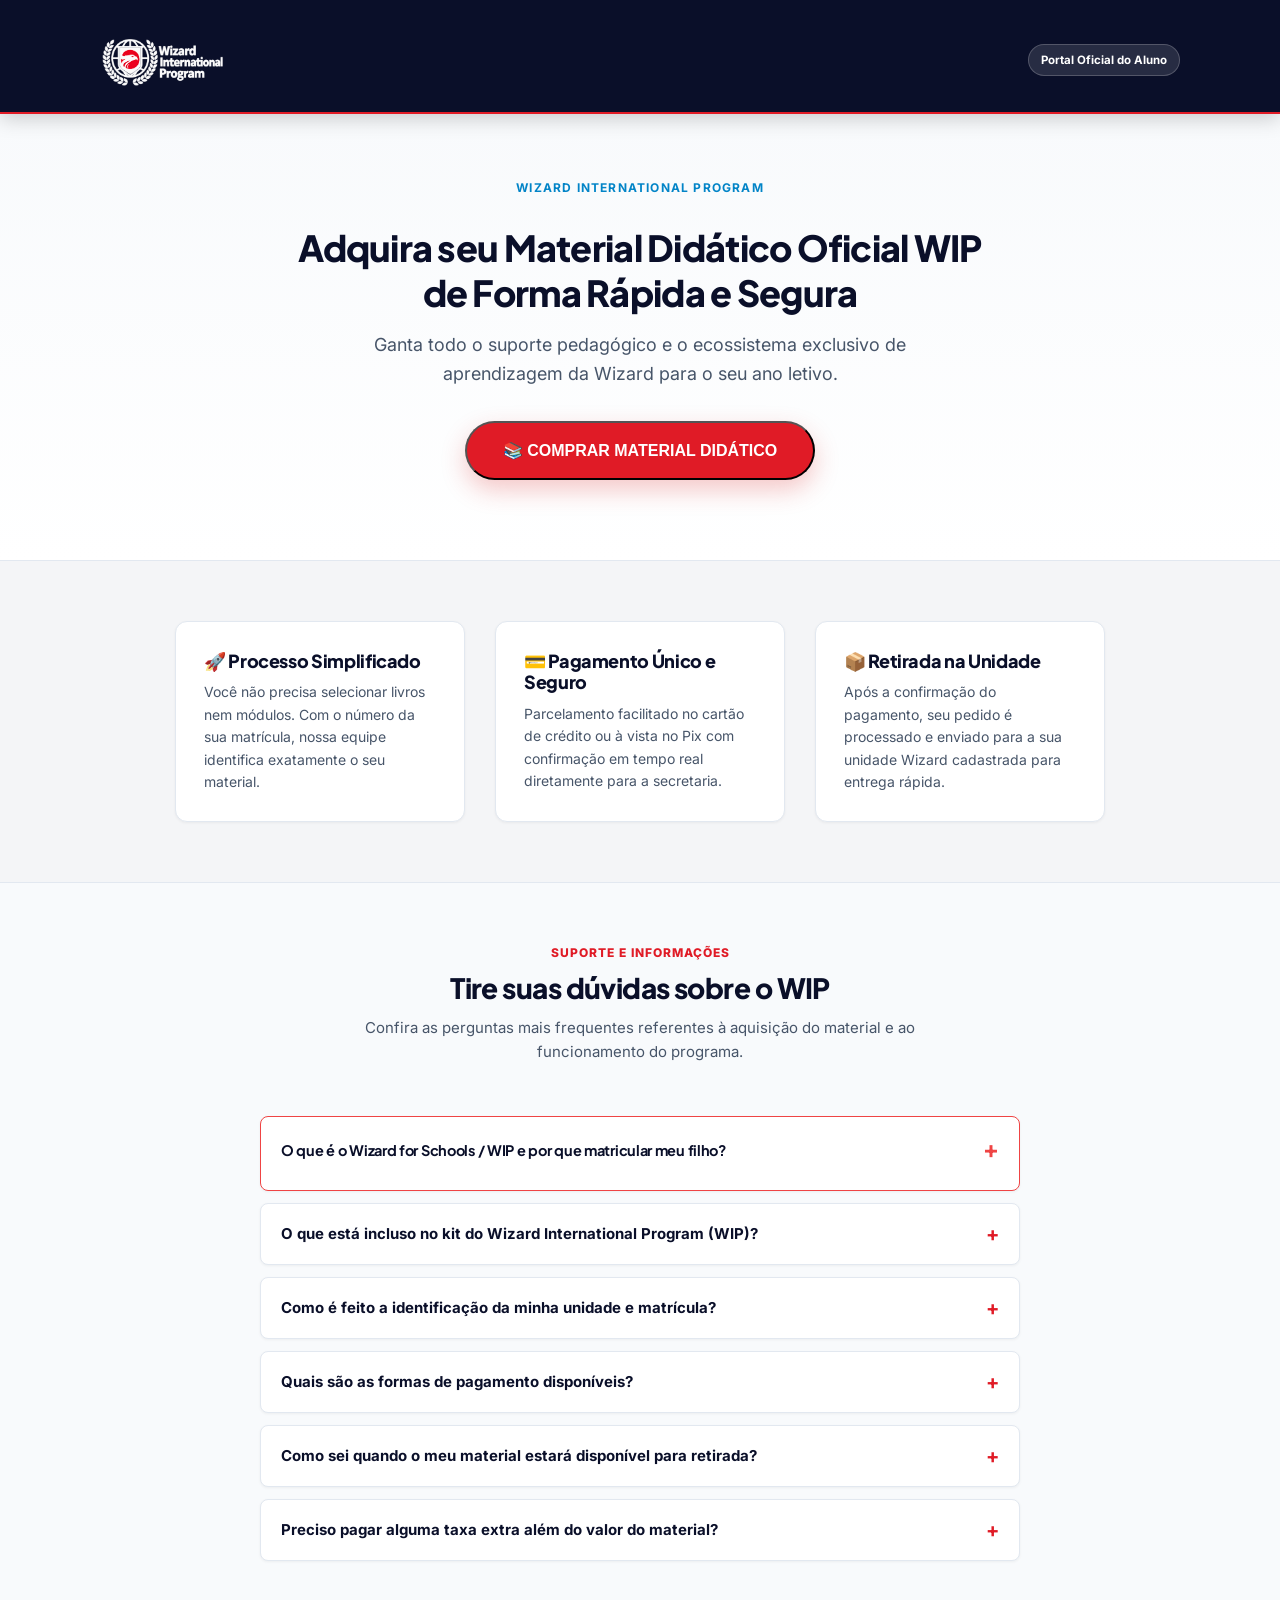
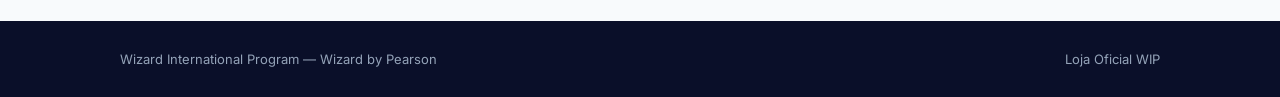
==== commit 6e61a570: "Sua mensagem descritiva aqui" ====
--- a/index.html
+++ b/index.html
@@ -3,99 +3,73 @@
 <head>
 <meta charset="UTF-8">
 <meta name="viewport" content="width=device-width, initial-scale=1.0">
-<title>Aquisição de Material Didático | WIP Wizard</title>
+<title>Material Didático WIP | Wizard by Pearson</title>
 <link rel="preconnect" href="https://fonts.googleapis.com">
 <link rel="preconnect" href="https://fonts.gstatic.com" crossorigin>
 <link href="https://fonts.googleapis.com/css2?family=Inter:wght@400;500;600;700&family=Plus+Jakarta+Sans:wght@600;700;800&display=swap" rel="stylesheet">
 <link rel="stylesheet" href="styles.css">
 <style>
-  /* Landing Page conforme escopo do documento */
+  /* Landing Page Styles */
   .hero-landing {
-    padding: 60px 20px 40px;
-    background: #ffffff;
+    padding: 60px 20px 80px;
+    background: linear-gradient(180deg, #f8fafc 0%, #ffffff 100%);
     text-align: center;
-  }
-  .hero-landing .eyebrow {
-    font-size: 13px;
-    font-weight: 700;
-    color: var(--red);
-    text-transform: uppercase;
-    letter-spacing: 0.08em;
-    display: block;
-    margin-bottom: 8px;
+    border-bottom: 1px solid var(--line);
   }
   .hero-landing h1 {
-    font-size: 32px;
+    font-size: 36px;
     color: var(--navy);
     line-height: 1.25;
-    max-width: 680px;
-    margin: 0 auto 16px;
+    max-width: 720px;
+    margin: 16px auto;
   }
   .hero-landing p {
-    font-size: 16px;
+    font-size: 18px;
     color: var(--gray);
-    max-width: 580px;
+    max-width: 600px;
     margin: 0 auto 32px;
-    line-height: 1.5;
-  }
-  
-  .btn-comprar-main {
+  }
+  .cta-button {
     display: inline-block;
     background: var(--red);
     color: #ffffff;
     font-weight: 800;
-    font-size: 18px;
-    padding: 20px 40px;
-    border-radius: 12px;
-    border: none;
-    cursor: pointer;
-    box-shadow: 0 10px 20px rgba(220, 38, 38, 0.25);
+    font-size: 16px;
+    padding: 18px 36px;
+    border-radius: 50px;
+    text-decoration: none;
+    box-shadow: 0 10px 25px rgba(220, 38, 38, 0.25);
     transition: transform 0.2s, box-shadow 0.2s;
   }
-  .btn-comprar-main:hover {
+  .cta-button:hover {
     transform: translateY(-2px);
-    box-shadow: 0 14px 28px rgba(220, 38, 38, 0.35);
-  }
-
-  .info-steps-section {
-    padding: 40px 20px 60px;
-    background: #f8fafc;
-    border-top: 1px solid var(--line);
-    border-bottom: 1px solid var(--line);
-  }
-  .steps-grid {
+    box-shadow: 0 14px 30px rgba(220, 38, 38, 0.35);
+  }
+
+  .features-grid {
     display: grid;
-    grid-template-columns: repeat(auto-fit, minmax(240px, 1fr));
-    gap: 20px;
-    margin-top: 24px;
-  }
-  .step-card {
+    grid-template-columns: repeat(auto-fit, minmax(280px, 1fr));
+    gap: 30px;
+    padding: 60px 20px;
+  }
+  .feature-card {
     background: #ffffff;
     border: 1px solid var(--line);
     border-radius: var(--radius);
-    padding: 24px;
+    padding: 28px;
     box-shadow: var(--shadow-sm);
   }
-  .step-num {
-    font-size: 12px;
-    font-weight: 800;
-    color: var(--red);
-    text-transform: uppercase;
-    margin-bottom: 8px;
-    display: block;
-  }
-  .step-card h3 {
-    font-size: 16px;
+  .feature-card h3 {
+    font-size: 18px;
     color: var(--navy);
-    margin-bottom: 8px;
-  }
-  .step-card p {
-    font-size: 13px;
+    margin-bottom: 10px;
+  }
+  .feature-card p {
+    font-size: 14px;
     color: var(--gray);
-    line-height: 1.4;
-  }
-
-  /* Modal de Cadastro do Aluno */
+  }
+
+  /* Modal de Cadastro */
   .modal-overlay {
     position: fixed;
     top:0; left:0; right:0; bottom:0;
@@ -114,7 +88,7 @@
     background: #ffffff;
     border-radius: var(--radius);
     padding: 32px;
-    max-width: 540px;
+    max-width: 520px;
     width: 100%;
     max-height: 90vh;
     overflow-y: auto;
@@ -137,96 +111,88 @@
 
 <header>
   <div class="wrap nav">
-    <a href="#" class="logo">
-      <img src="img/wizard-logo.png" alt="Wizard by Pearson" class="logo-img">
+<a href="index.html" class="logo">
+  <!-- Mude a altura de 50px para 80px ou 90px conforme achar melhor -->
+  <img src="img/logodaWIP.png" alt="Wizard International Program" style="height: 85px; width: auto;" />
+</a>
     </a>
-    <span class="track-pill">Portal de Solicitação de Material</span>
+    <span class="track-pill">Portal Oficial do Aluno</span>
   </div>
 </header>
 
-<!-- LANDING PAGE - APRESENTAÇÃO E BOTÃO PRINCIPAL -->
+<!-- SEÇÃO HERO DA LANDING PAGE -->
 <section class="hero-landing">
   <div class="wrap">
     <span class="eyebrow">Wizard International Program</span>
-    <h1>Aquisição de Material Didático WIP</h1>
-    <p>Adquira o material didático oficial do seu curso com praticidade. Preencha seus dados para identificarmos sua matrícula na unidade e finalize o pagamento único online.</p>
-    
-    <button onclick="abrirModalCadastro()" class="btn-comprar-main">
-      📚 COMPRAR MATERIAL DIDÁTICO
-    </button>
+    <h1>Adquira seu Material Didático Oficial WIP de Forma Rápida e Segura</h1>
+    <p>Ganta todo o suporte pedagógico e o ecossistema exclusivo de aprendizagem da Wizard para o seu ano letivo.</p>
+    <button onclick="abrirModalCadastro()" class="cta-button">📚 COMPRAR MATERIAL DIDÁTICO</button>
   </div>
 </section>
 
-<!-- EXPLICAÇÃO DO FLUXO (SEGUNDO O DOCUMENTO) -->
-<section class="info-steps-section">
-  <div class="wrap">
-    <h2 style="font-size: 20px; color: var(--navy); text-align: center;">Como funciona a sua solicitação:</h2>
-    <div class="steps-grid">
-      <div class="step-card">
-        <span class="step-num">Etapa 1</span>
-        <h3>Cadastro Inicial</h3>
-        <p>Clique em comprar material e informe os dados do aluno e número da matrícula.</p>
-      </div>
-      <div class="step-card">
-        <span class="step-num">Etapa 2</span>
-        <h3>Pagamento Único</h3>
-        <p>Acesse a tela de checkout segura para concluir a compra via Pix ou Cartão de Crédito.</p>
-      </div>
-      <div class="step-card">
-        <span class="step-num">Etapa 3</span>
-        <h3>Identificação Interna</h3>
-        <p>Nossa secretaria valida a matrícula para identificar o material correto e solicitar via SAF.</p>
-      </div>
-    </div>
-  </div>
-</section>
-
-<!-- MODAL COM O FORMULÁRIO DE CADASTRO (EXATAMENTE OS CAMPOS DO DOCUMENTO) -->
+<!-- SEÇÃO DE INFORMAÇÕES / DIFERENCIAIS -->
+<main class="wrap">
+  <div class="features-grid">
+    <div class="feature-card">
+      <h3>🚀 Processo Simplificado</h3>
+      <p>Você não precisa selecionar livros nem módulos. Com o número da sua matrícula, nossa equipe identifica exatamente o seu material.</p>
+    </div>
+    <div class="feature-card">
+      <h3>💳 Pagamento Único e Seguro</h3>
+      <p>Parcelamento facilitado no cartão de crédito ou à vista no Pix com confirmação em tempo real diretamente para a secretaria.</p>
+    </div>
+    <div class="feature-card">
+      <h3>📦 Retirada na Unidade</h3>
+      <p>Após a confirmação do pagamento, seu pedido é processado e enviado para a sua unidade Wizard cadastrada para entrega rápida.</p>
+    </div>
+  </div>
+</main>
+
+<!-- MODAL COM O FORMULÁRIO DE CADASTRO -->
 <div id="modal-cadastro" class="modal-overlay">
   <div class="modal-content">
     <button class="modal-close" onclick="fecharModalCadastro()">&times;</button>
-    
-    <h2 style="font-size: 20px; color: var(--navy); margin-bottom: 6px;">Cadastro do Aluno</h2>
-    <p style="font-size: 13px; color: var(--gray); margin-bottom: 20px;">Preencha os dados abaixo para identificarmos seu pagamento na secretaria.</p>
+    <h2 style="font-size: 20px; color: var(--navy); margin-bottom: 8px;">Identificação do Aluno</h2>
+    <p style="font-size: 13px; color: var(--gray); margin-bottom: 20px;">Preencha os dados abaixo para vincular o pagamento à sua matrícula na secretaria.</p>
 
     <form id="student-register-form" class="card-form" onsubmit="salvarCadastroEIrParaCheckout(event)" novalidate>
-      
       <div>
-        <label for="student-name">Nome completo do aluno *</label>
+        <label for="student-name">Nome Completo do Aluno *</label>
         <input type="text" id="student-name" placeholder="Ex: João Silva" required>
       </div>
 
       <div class="row-2">
         <div>
-          <label for="student-cpf">CPF *</label>
+          <label for="student-cpf">CPF do Aluno / Responsável *</label>
           <input type="text" id="student-cpf" placeholder="000.000.000-00" maxlength="14" required>
         </div>
         <div>
-          <label for="student-dob">Data de nascimento *</label>
+          <label for="student-dob">Data de Nascimento *</label>
           <input type="date" id="student-dob" required>
         </div>
       </div>
 
       <div class="row-2">
         <div>
-          <label for="student-unit">Unidade *</label>
-          <select id="student-unit" required>
-            <option value="">Selecione...</option>
-            <option value="Laranjeiras">Laranjeiras</option>
-            <option value="Camburi">Camburi</option>
-            <option value="Itaparica">Itaparica</option>
-            <option value="Praia da Costa">Praia da Costa</option>
-          </select>
+          <label for="unidade">Unidade:</label>
+<select id="unidade" name="unidade" required>
+  <option value="" disabled selected>Selecione a unidade...</option>
+  <option value="Laranjeiras">Laranjeiras</option>
+  <option value="Mata da Praia">Mata da Praia</option>
+  <option value="Camburi">Camburi</option>
+  <option value="Bento Ferreira">Bento Ferreira</option>
+  <option value="Jacaraípe">Jacaraípe</option>
+</select>
         </div>
         <div>
-          <label for="student-reg">Número da matrícula *</label>
+          <label for="student-reg">Nº da Matrícula *</label>
           <input type="text" id="student-reg" placeholder="Ex: 12345" required>
         </div>
       </div>
 
       <div style="border-top: 1px solid var(--line); margin: 16px 0; padding-top: 16px;">
         <div>
-          <label for="resp-name">Nome do responsável *</label>
+          <label for="resp-name">Nome do Responsável *</label>
           <input type="text" id="resp-name" placeholder="Ex: Maria Silva" required>
         </div>
 
@@ -242,13 +208,161 @@
         </div>
       </div>
 
-      <button type="submit" class="btn-pay" style="margin-top: 10px;">
-        CONTINUAR PARA PAGAMENTO →
-      </button>
+      <button type="submit" class="btn-pay" style="margin-top: 10px;">IR PARA O PAGAMENTO →</button>
     </form>
   </div>
 </div>
 
+<!-- SEÇÃO DE FAQ (TIRE SUAS DÚVIDAS) -->
+<section class="faq-section">
+  <div class="wrap">
+    <div class="faq-header">
+      <span class="section-tag">SUPORTE E INFORMAÇÕES</span>
+      <h2>Tire suas dúvidas sobre o WIP</h2>
+      <p>Confira as perguntas mais frequentes referentes à aquisição do material e ao funcionamento do programa.</p>
+    </div>
+    <!-- SEÇÃO: O QUE É O WIP -->
+<!-- SEÇÃO: O QUE É O WIP (INICIA FECHADO E COMPACTO) -->
+<section class="wip-about-section">
+  <div class="wrap">
+    <!-- Repare no 'collapsed' adicionado aqui na classe -->
+    <div class="wip-about-card collapsed">
+      
+      <div class="wip-about-header" onclick="toggleWipAccordion()" style="cursor: pointer;">
+        <h2>O que é o Wizard for Schools / WIP e por que matricular meu filho?</h2>
+        <span class="wip-toggle-icon" id="wipIcon">+</span>
+      </div>
+
+      <p class="wip-about-desc">
+        O <strong>Wizards for Schools</strong> (também conhecido como <strong>WIP - Wizard International Program</strong>) é um programa de carga horária estendida de inglês com metodologia desenvolvida para atender desde a <strong>Educação Infantil ao Ensino Médio</strong>, ensinando as 4 habilidades do idioma com autonomia desde as primeiras aulas.
+      </p>
+
+      <div class="wip-grid">
+        <div class="wip-feature-box">
+          <div class="wip-icon-wrapper">
+            <svg viewBox="0 0 24 24" fill="none" stroke="currentColor" stroke-width="2"><path d="M13 2L3 14h9l-1 8 10-12h-9l1-8z"/></svg>
+          </div>
+          <div>
+            <h3>Resultados Rápidos</h3>
+            <p>Resultados mensuráveis e perceptíveis no progresso do aluno.</p>
+          </div>
+        </div>
+
+        <div class="wip-feature-box">
+          <div class="wip-icon-wrapper">
+            <svg viewBox="0 0 24 24" fill="none" stroke="currentColor" stroke-width="2"><circle cx="12" cy="12" r="10"/><polyline points="12 6 12 12 16 14"/></svg>
+          </div>
+          <div>
+            <h3>Imersão Cultural</h3>
+            <p>Aulas dinâmicas com imersão cultural até 5x na semana.</p>
+          </div>
+        </div>
+
+        <div class="wip-feature-box">
+          <div class="wip-icon-wrapper">
+            <svg viewBox="0 0 24 24" fill="none" stroke="currentColor" stroke-width="2"><path d="M3 9l9-7 9 7v11a2 2 0 0 1-2 2H5a2 2 0 0 1-2-2z"/><polyline points="9 22 9 12 15 12 15 22"/></svg>
+          </div>
+          <div>
+            <h3>Comodidade Total</h3>
+            <p>Aulas com qualidade Wizard diretamente dentro da escola.</p>
+          </div>
+        </div>
+
+        <div class="wip-feature-box">
+          <div class="wip-icon-wrapper">
+            <svg viewBox="0 0 24 24" fill="none" stroke="currentColor" stroke-width="2"><polygon points="12 2 15.09 8.26 22 9.27 17 14.14 18.18 21.02 12 17.77 5.82 21.02 7 14.14 2 9.27 8.91 8.26 12 2"/></svg>
+          </div>
+          <div>
+            <h3>Metodologia Exclusiva</h3>
+            <p>Metodologia comprovada da Wizard by Pearson.</p>
+          </div>
+        </div>
+
+        <div class="wip-feature-box">
+          <div class="wip-icon-wrapper">
+            <svg viewBox="0 0 24 24" fill="none" stroke="currentColor" stroke-width="2"><path d="M17 21v-2a4 4 0 0 0-4-4H5a4 4 0 0 0-4 4v2"/><circle cx="9" cy="7" r="4"/><path d="M23 21v-2a4 4 0 0 0-3-3.87"/><path d="M16 3.13a4 4 0 0 1 0 7.75"/></svg>
+          </div>
+          <div>
+            <h3>Professores Qualificados</h3>
+            <p>Corpo docente treinado pela equipe pedagógica da Wizard.</p>
+          </div>
+        </div>
+
+        <div class="wip-feature-box">
+          <div class="wip-icon-wrapper">
+            <svg viewBox="0 0 24 24" fill="none" stroke="currentColor" stroke-width="2"><path d="M12 22s8-4 8-10V5l-8-3-8 3v7c0 6 8 10 8 10z"/></svg>
+          </div>
+          <div>
+            <h3>Avaliação Internacional</h3>
+            <p>Testes de acompanhamento e certificação do progresso do inglês.</p>
+          </div>
+        </div>
+      </div>
+
+      <div class="wip-highlight-card">
+        <div class="wip-highlight-title">
+          <svg viewBox="0 0 24 24" fill="none" stroke="currentColor" stroke-width="2"><path d="M8.5 14.5A2.5 2.5 0 0 0 11 12c0-1.38-.5-2-1-3-1.072-2.143-.224-4.054 2-6 .5 2.5 2 4.9 4 6.5 2 1.6 3 3.5 3 5.5a7 7 0 1 1-14 0c0-1.153.433-2.294 1-3a2.5 2.5 0 0 0 2.5 2.5z"/></svg>
+          Tudo isso sem sair da escola!
+        </div>
+        <p>O Wizards for Schools facilita a adaptação à rotina escolar, garantindo ensino de qualidade e um futuro repleto de oportunidades.</p>
+      </div>
+
+    </div>
+  </div>
+</section>
+    <div class="faq-container">
+      <div class="faq-item">
+        <button class="faq-question" onclick="toggleFaq(this)">
+          <span>O que está incluso no kit do Wizard International Program (WIP)?</span>
+          <span class="faq-icon">+</span>
+        </button>
+        <div class="faq-answer">
+          <p>O kit contempla todo o material didático exclusivo utilizado ao longo do módulo do programa WIP, garantindo que o aluno acompanhe as aulas de forma completa com conteúdo oficial Pearson.</p>
+        </div>
+      </div>
+
+      <div class="faq-item">
+        <button class="faq-question" onclick="toggleFaq(this)">
+          <span>Como é feito a identificação da minha unidade e matrícula?</span>
+          <span class="faq-icon">+</span>
+        </button>
+        <div class="faq-answer">
+          <p>No momento da solicitação neste portal, você informa o nome do aluno, número da matrícula e seleciona a sua unidade Wizard. Com esses dados, nossa secretaria local faz a validação e vincula a entrega diretamente ao seu cadastro.</p>
+        </div>
+      </div>
+
+      <div class="faq-item">
+        <button class="faq-question" onclick="toggleFaq(this)">
+          <span>Quais são as formas de pagamento disponíveis?</span>
+          <span class="faq-icon">+</span>
+        </button>
+        <div class="faq-answer">
+          <p>Você pode realizar o pagamento único de forma simples e rápida através de PIX com aprovação imediata ou via Cartão de Crédito na tela de checkout.</p>
+        </div>
+      </div>
+
+      <div class="faq-item">
+        <button class="faq-question" onclick="toggleFaq(this)">
+          <span>Como sei quando o meu material estará disponível para retirada?</span>
+          <span class="faq-icon">+</span>
+        </button>
+        <div class="faq-answer">
+          <p>Assim que o pagamento for confirmado, a secretaria fará a requisição interna no sistema SAF. O progresso é acompanhado pela própria equipe e você poderá ser notificado via WhatsApp assim que o material estiver pronto para entrega na unidade.</p>
+        </div>
+      </div>
+
+      <div class="faq-item">
+        <button class="faq-question" onclick="toggleFaq(this)">
+          <span>Preciso pagar alguma taxa extra além do valor do material?</span>
+          <span class="faq-icon">+</span>
+        </button>
+        <div class="faq-answer">
+          <p>Não. O valor pago durante este procedimento cobre integralmente a taxa do material didático selecionado, sem nenhum custo oculto adicional.</p>
+        </div>
+      </div>
+    </div>
+  </div>
+</section>
 <footer>
   <div class="wrap footer-row">
     <span>Wizard International Program — Wizard by Pearson</span>
@@ -265,7 +379,7 @@
     document.getElementById('modal-cadastro').classList.remove('active');
   }
 
-  // Máscaras de entrada
+  // Máscaras rápidas
   document.getElementById('student-cpf').addEventListener('input', e => {
     let v = e.target.value.replace(/\D/g, '');
     v = v.replace(/(\d{3})(\d)/, '$1.$2');
@@ -295,15 +409,13 @@
         input.style.borderColor = 'var(--line)';
       }
     });
-
     if(!valido) return;
 
-    // Guarda as informações cadastradas para associar com o pagamento
     const alunoData = {
       nome: document.getElementById('student-name').value,
       cpf: document.getElementById('student-cpf').value,
       nascimento: document.getElementById('student-dob').value,
-      unidade: document.getElementById('student-unit').value,
+      unidade: document.getElementById('unidade').value,
       matricula: document.getElementById('student-reg').value,
       responsavel: document.getElementById('resp-name').value,
       whatsapp: document.getElementById('resp-phone').value,
@@ -312,10 +424,35 @@
     };
 
     localStorage.setItem('aluno_pendente', JSON.stringify(alunoData));
-    
-    // Avança para a Etapa 2 (Checkout)
     window.location.href = 'checkout.html';
   }
+  function toggleFaq(button) {
+  const item = button.parentElement;
+  
+  // Opcional: Fecha os outros itens que estiverem abertos
+  document.querySelectorAll('.faq-item').forEach(otherItem => {
+    if (otherItem !== item) {
+      otherItem.classList.remove('active');
+    }
+  });
+
+  // Alterna o item clicado
+  item.classList.toggle('active');
+}
+function toggleWipAccordion() {
+  const card = document.querySelector('.wip-about-card');
+  const icon = document.getElementById('wipIcon');
+  
+  // Alterna a classe que esconde/mostra o conteúdo
+  card.classList.toggle('collapsed');
+  
+  // Muda o ícone entre (-) e (+)
+  if (card.classList.contains('collapsed')) {
+    icon.innerText = '+';
+  } else {
+    icon.innerText = '−';
+  }
+}
 </script>
 </body>
 </html>
--- a/styles.css
+++ b/styles.css
@@ -107,11 +107,12 @@
 .logo {
   display: flex;
   align-items: center;
-  gap: 14px;
+  gap: 18px;
+  height: 40px;
 }
 
 .logo-img {
-  height: 42px; /* Logo maior e em destaque */
+  height: 30px; /* Logo maior e em destaque */
   width: auto;
   display: block;
 }
@@ -871,3 +872,605 @@
   background: var(--navy);
   color: #ffffff;
 }
+/* Header & Navbar Responsivo */
+header {
+  width: 100%;
+  background-color: var(--navy, #0f172a); /* Mantém o fundo escuro do cabeçalho */
+  padding-top: 24px; /* <--- ESPAÇO MAIOR ACIMA DA LOGO */
+  padding-bottom: 16px;
+  border-bottom: 2px solid var(--red, #dc2626);
+}
+
+.nav {
+  display: flex;
+  align-items: center;
+  justify-content: space-between;
+  gap: 16px;
+}
+
+.logo {
+  display: flex;
+  align-items: center;
+}
+
+.logo-img {
+  max-height: 48px; /* Controla a altura da logo para não estourar */
+  width: auto;
+  object-fit: contain;
+}
+
+/* Responsividade para Celulares e Telas Menores */
+@media (max-width: 640px) {
+  header {
+    padding-top: 20px; /* Mantém um respiro bom no mobile */
+    padding-bottom: 14px;
+  }
+
+  .nav {
+    flex-direction: column; /* Em telas muito pequenas, empilha logo e pill se necessário */
+    align-items: center;
+    gap: 12px;
+  }
+
+  .logo-img {
+    max-height: 38px; /* Reduz levemente a logo em telas pequenas */
+  }
+
+  .track-pill {
+    font-size: 12px;
+    padding: 4px 12px;
+  }
+}
+/* ===================================================
+   SEÇÃO DE FAQ (TIRE SUAS DÚVIDAS)
+   =================================================== */
+.faq-section {
+  padding: 60px 0;
+  background-color: #f8fafc;
+  border-top: 1px solid var(--line, #e2e8f0);
+}
+
+.faq-header {
+  text-align: center;
+  max-width: 650px;
+  margin: 0 auto 40px;
+}
+
+.section-tag {
+  color: var(--red, #dc2626);
+  font-weight: 800;
+  font-size: 12px;
+  letter-spacing: 1px;
+  text-transform: uppercase;
+  display: block;
+  margin-bottom: 8px;
+}
+
+.faq-header h2 {
+  font-size: 28px;
+  color: var(--navy, #0f172a);
+  font-weight: 800;
+  margin-bottom: 12px;
+}
+
+.faq-header p {
+  color: var(--gray, #64748b);
+  font-size: 15px;
+}
+
+.faq-container {
+  max-width: 760px;
+  margin: 0 auto;
+  display: flex;
+  flex-direction: column;
+  gap: 12px;
+}
+
+.faq-item {
+  background: #ffffff;
+  border: 1px solid var(--line, #e2e8f0);
+  border-radius: 8px;
+  overflow: hidden;
+  box-shadow: 0 1px 3px rgba(0, 0, 0, 0.05);
+  transition: border-color 0.2s;
+}
+
+.faq-question {
+  width: 100%;
+  padding: 18px 20px;
+  background: transparent;
+  border: none;
+  text-align: left;
+  font-family: inherit;
+  font-size: 15px;
+  font-weight: 700;
+  color: var(--navy, #0f172a);
+  display: flex;
+  justify-content: space-between;
+  align-items: center;
+  cursor: pointer;
+}
+
+.faq-question:hover {
+  background-color: #f1f5f9;
+}
+
+.faq-icon {
+  font-size: 20px;
+  font-weight: 700;
+  color: var(--red, #dc2626);
+  transition: transform 0.3s ease;
+}
+
+.faq-answer {
+  max-height: 0;
+  overflow: hidden;
+  transition: max-height 0.3s ease, padding 0.3s ease;
+  background-color: #ffffff;
+  padding: 0 20px;
+}
+
+.faq-answer p {
+  font-size: 14px;
+  color: var(--gray, #64748b);
+  line-height: 1.6;
+  padding-bottom: 18px;
+}
+
+/* Estado ativo (Aberto) */
+.faq-item.active .faq-answer {
+  max-height: 200px;
+}
+
+.faq-item.active .faq-icon {
+  transform: rotate(45deg); /* Transforma o + em um X */
+}
+
+.faq-item.active {
+  border-color: #cbd5e1;
+}
+/* ===================================================
+   SEÇÃO O QUE É O WIP (DESIGN EXECUTIVO)
+   =================================================== */
+/* ===================================================
+   SEÇÃO O QUE É O WIP (MESMA LARGURA DAS PERGUNTAS)
+   =================================================== */
+.wip-about-section {
+  padding: 12px 0;
+  background-color: #f8fafc;
+}
+
+.wip-about-card {
+  max-width: 760px; /* Alinha perfeitamente com a largura do FAQ abaixo */
+  margin: 0 auto;
+  background: #ffffff;
+  border: 1px solid #ef4444;
+  border-radius: 8px;
+  padding: 14px 20px;
+  box-shadow: 0 1px 3px rgba(0, 0, 0, 0.05);
+  transition: all 0.2s ease;
+}
+
+.wip-about-header {
+  display: flex;
+  justify-content: space-between;
+  align-items: center;
+}
+
+.wip-about-header h2 {
+  font-size: 14.5px; /* Tamanho discreto e proporcional */
+  color: var(--navy, #0f172a);
+  font-weight: 700;
+  margin: 0;
+  line-height: 1.4;
+}
+
+.wip-toggle-icon {
+  font-size: 18px;
+  font-weight: 700;
+  color: #ef4444;
+  user-select: none;
+  margin-left: 12px;
+}
+
+/* Esconde todo o conteúdo interno quando estiver 'collapsed' */
+.wip-about-card.collapsed .wip-about-desc,
+.wip-about-card.collapsed .wip-grid,
+.wip-about-card.collapsed .wip-highlight-card {
+  display: none;
+}
+
+.wip-about-desc {
+  font-size: 13px;
+  color: #475569;
+  line-height: 1.5;
+  margin: 16px 0 14px;
+}
+
+.wip-grid {
+  display: grid;
+  grid-template-columns: 1fr 1fr;
+  gap: 10px;
+  margin-bottom: 14px;
+}
+
+.wip-feature-box {
+  background: #f8fafc;
+  border: 1px solid #e2e8f0;
+  border-radius: 6px;
+  padding: 10px 12px;
+  display: flex;
+  align-items: center;
+  gap: 10px;
+}
+
+.wip-icon-wrapper {
+  width: 28px;
+  height: 28px;
+  background: #e2e8f0;
+  border-radius: 6px;
+  display: flex;
+  align-items: center;
+  justify-content: center;
+  flex-shrink: 0;
+}
+
+.wip-icon-wrapper svg {
+  width: 14px;
+  height: 14px;
+  stroke: var(--navy, #0f172a);
+}
+
+.wip-feature-box h3 {
+  font-size: 12.5px;
+  color: var(--navy, #0f172a);
+  font-weight: 700;
+  margin-bottom: 2px;
+}
+
+.wip-feature-box p {
+  font-size: 11.5px;
+  color: #64748b;
+  line-height: 1.3;
+  margin: 0;
+}
+
+.wip-highlight-card {
+  background: var(--navy, #0f172a);
+  border-left: 4px solid #ef4444;
+  border-radius: 6px;
+  padding: 12px 14px;
+  color: #ffffff;
+}
+
+.wip-highlight-title {
+  font-size: 13px;
+  font-weight: 700;
+  color: #fbbf24;
+  display: flex;
+  align-items: center;
+  gap: 6px;
+  margin-bottom: 4px;
+}
+
+.wip-highlight-title svg {
+  width: 14px;
+  height: 14px;
+  stroke: #fbbf24;
+}
+
+.wip-highlight-card p {
+  font-size: 12px;
+  color: #cbd5e1;
+  line-height: 1.4;
+  margin: 0;
+}
+
+@media (max-width: 600px) {
+  .wip-grid {
+    grid-template-columns: 1fr;
+  }
+}
+
+.wip-highlight-title {
+  font-size: 16px;
+  font-weight: 800;
+  color: #fbbf24; /* Amarelo elegante para o título do destaque */
+  display: flex;
+  align-items: center;
+  gap: 10px;
+  margin-bottom: 8px;
+}
+
+.wip-highlight-title svg {
+  width: 20px;
+  height: 20px;
+  stroke: #fbbf24;
+}
+
+.wip-highlight-card p {
+  font-size: 14px;
+  color: #cbd5e1;
+  line-height: 1.5;
+  margin: 0;
+}
+
+/* Responsividade Mobile */
+@media (max-width: 768px) {
+  .wip-grid {
+    grid-template-columns: 1fr;
+  }
+  .wip-about-card {
+    padding: 20px;
+  }
+  .wip-about-header h2 {
+    font-size: 18px;
+  }
+}
+/* Transição e controle de abertura do Accordion WIP */
+.wip-toggle-icon {
+  font-size: 24px;
+  font-weight: 700;
+  color: #ef4444;
+  user-select: none;
+  transition: transform 0.2s ease;
+}
+
+/* Esconde o conteúdo quando colapsado */
+.wip-about-card.collapsed .wip-about-desc,
+.wip-about-card.collapsed .wip-grid,
+.wip-about-card.collapsed .wip-highlight-card {
+  display: none;
+}
+
+/* Ajusta o padding do card quando estiver fechado */
+.wip-about-card.collapsed {
+  padding-bottom: 20px;
+}
+/* ===================================================
+   PAINEL DA SECRETARIA (ESTILO PROFISSIONAL)
+   =================================================== */
+.admin-body {
+  background-color: #f1f5f9;
+}
+
+.admin-header {
+  background: var(--navy, #0f172a);
+  padding: 14px 0;
+  border-bottom: 3px solid var(--red, #dc2626);
+}
+
+.admin-badge {
+  display: flex;
+  align-items: center;
+  gap: 8px;
+  color: #ffffff;
+  font-size: 13px;
+  font-weight: 700;
+  background: rgba(255, 255, 255, 0.1);
+  padding: 6px 14px;
+  border-radius: 20px;
+}
+
+.status-dot {
+  width: 8px;
+  height: 8px;
+  background-color: #22c55e;
+  border-radius: 50%;
+}
+
+.admin-main {
+  padding: 30px 20px;
+}
+
+.admin-topbar {
+  display: flex;
+  justify-content: space-between;
+  align-items: center;
+  margin-bottom: 24px;
+}
+
+.admin-topbar h2 {
+  font-size: 22px;
+  color: var(--navy, #0f172a);
+  font-weight: 800;
+}
+
+.admin-topbar p {
+  font-size: 14px;
+  color: #64748b;
+  margin-top: 2px;
+}
+
+.btn-refresh {
+  display: inline-flex;
+  align-items: center;
+  gap: 8px;
+  background: #ffffff;
+  color: #334155;
+  border: 1px solid #cbd5e1;
+  padding: 8px 16px;
+  border-radius: 6px;
+  font-size: 13px;
+  font-weight: 600;
+  cursor: pointer;
+  box-shadow: 0 1px 2px rgba(0, 0, 0, 0.05);
+  transition: all 0.2s ease;
+}
+
+.btn-refresh:hover {
+  background: #f8fafc;
+  border-color: #94a3b8;
+  color: var(--navy, #0f172a);
+}
+
+.btn-refresh:active {
+  transform: scale(0.98);
+}
+
+/* Ícone SVG */
+.icon-refresh {
+  transition: transform 0.4s ease;
+  color: #64748b;
+}
+
+.btn-refresh:hover .icon-refresh {
+  color: var(--navy, #0f172a);
+}
+
+/* Classe de animação aplicada via JS */
+.btn-refresh.spinning .icon-refresh {
+  animation: spin 0.6s linear;
+}
+
+@keyframes spin {
+  from { transform: rotate(0deg); }
+  to { transform: rotate(360deg); }
+}
+
+/* KPIs Grid */
+.kpi-grid {
+  display: grid;
+  grid-template-columns: repeat(auto-fit, minmax(220px, 1fr));
+  gap: 16px;
+  margin-bottom: 24px;
+}
+
+.kpi-card {
+  background: #ffffff;
+  padding: 18px 20px;
+  border-radius: 10px;
+  border: 1px solid #e2e8f0;
+  box-shadow: 0 1px 3px rgba(0,0,0,0.03);
+}
+
+.kpi-title {
+  display: block;
+  font-size: 12px;
+  font-weight: 700;
+  color: #64748b;
+  text-transform: uppercase;
+  margin-bottom: 6px;
+}
+
+.kpi-value {
+  font-size: 26px;
+  font-weight: 800;
+  color: var(--navy, #0f172a);
+}
+
+.kpi-success .kpi-value { color: #16a34a; }
+.kpi-warning .kpi-value { color: #d97706; }
+
+/* Filtros */
+.admin-filters {
+  display: flex;
+  gap: 12px;
+  margin-bottom: 16px;
+}
+
+.admin-filters input {
+  flex: 1;
+  padding: 10px 14px;
+  border: 1px solid #cbd5e1;
+  border-radius: 6px;
+  font-size: 14px;
+}
+
+.admin-filters select {
+  width: 200px;
+  padding: 10px 14px;
+  border: 1px solid #cbd5e1;
+  border-radius: 6px;
+  font-size: 14px;
+  background: #ffffff;
+}
+
+/* Tabela */
+.table-container {
+  background: #ffffff;
+  border: 1px solid #e2e8f0;
+  border-radius: 10px;
+  overflow-x: auto;
+  box-shadow: 0 1px 3px rgba(0,0,0,0.03);
+}
+
+.admin-table {
+  width: 100%;
+  border-collapse: collapse;
+  text-align: left;
+  font-size: 13.5px;
+}
+
+.admin-table th {
+  background: #f8fafc;
+  padding: 12px 16px;
+  font-weight: 700;
+  color: #475569;
+  border-bottom: 1px solid #e2e8f0;
+  white-space: nowrap;
+}
+
+.admin-table td {
+  padding: 14px 16px;
+  border-bottom: 1px solid #f1f5f9;
+  color: #334155;
+}
+
+.cell-main {
+  font-weight: 700;
+  color: var(--navy, #0f172a);
+}
+
+.cell-sub {
+  font-size: 12px;
+  color: #64748b;
+  margin-top: 2px;
+}
+
+.badge-status {
+  padding: 4px 8px;
+  border-radius: 4px;
+  font-size: 12px;
+  font-weight: 700;
+}
+
+.badge-pay {
+  background: #dcfce7;
+  color: #15803d;
+}
+
+.select-saf {
+  padding: 6px 10px;
+  border-radius: 6px;
+  border: 1px solid #cbd5e1;
+  font-size: 12px;
+  font-weight: 600;
+  background: #f8fafc;
+  cursor: pointer;
+}
+
+.btn-delete {
+  background: transparent;
+  border: none;
+  cursor: pointer;
+  font-size: 16px;
+  opacity: 0.6;
+  transition: opacity 0.2s;
+}
+
+.btn-delete:hover {
+  opacity: 1;
+}
+
+.empty-state {
+  padding: 40px;
+  text-align: center;
+  color: #94a3b8;
+  font-size: 14px;
+}
+.logo img {
+  height: 60px; /* Aumenta o tamanho */
+  width: auto;
+  filter: none; /* Remove a inversão total para voltar as cores do brasão */
+}
